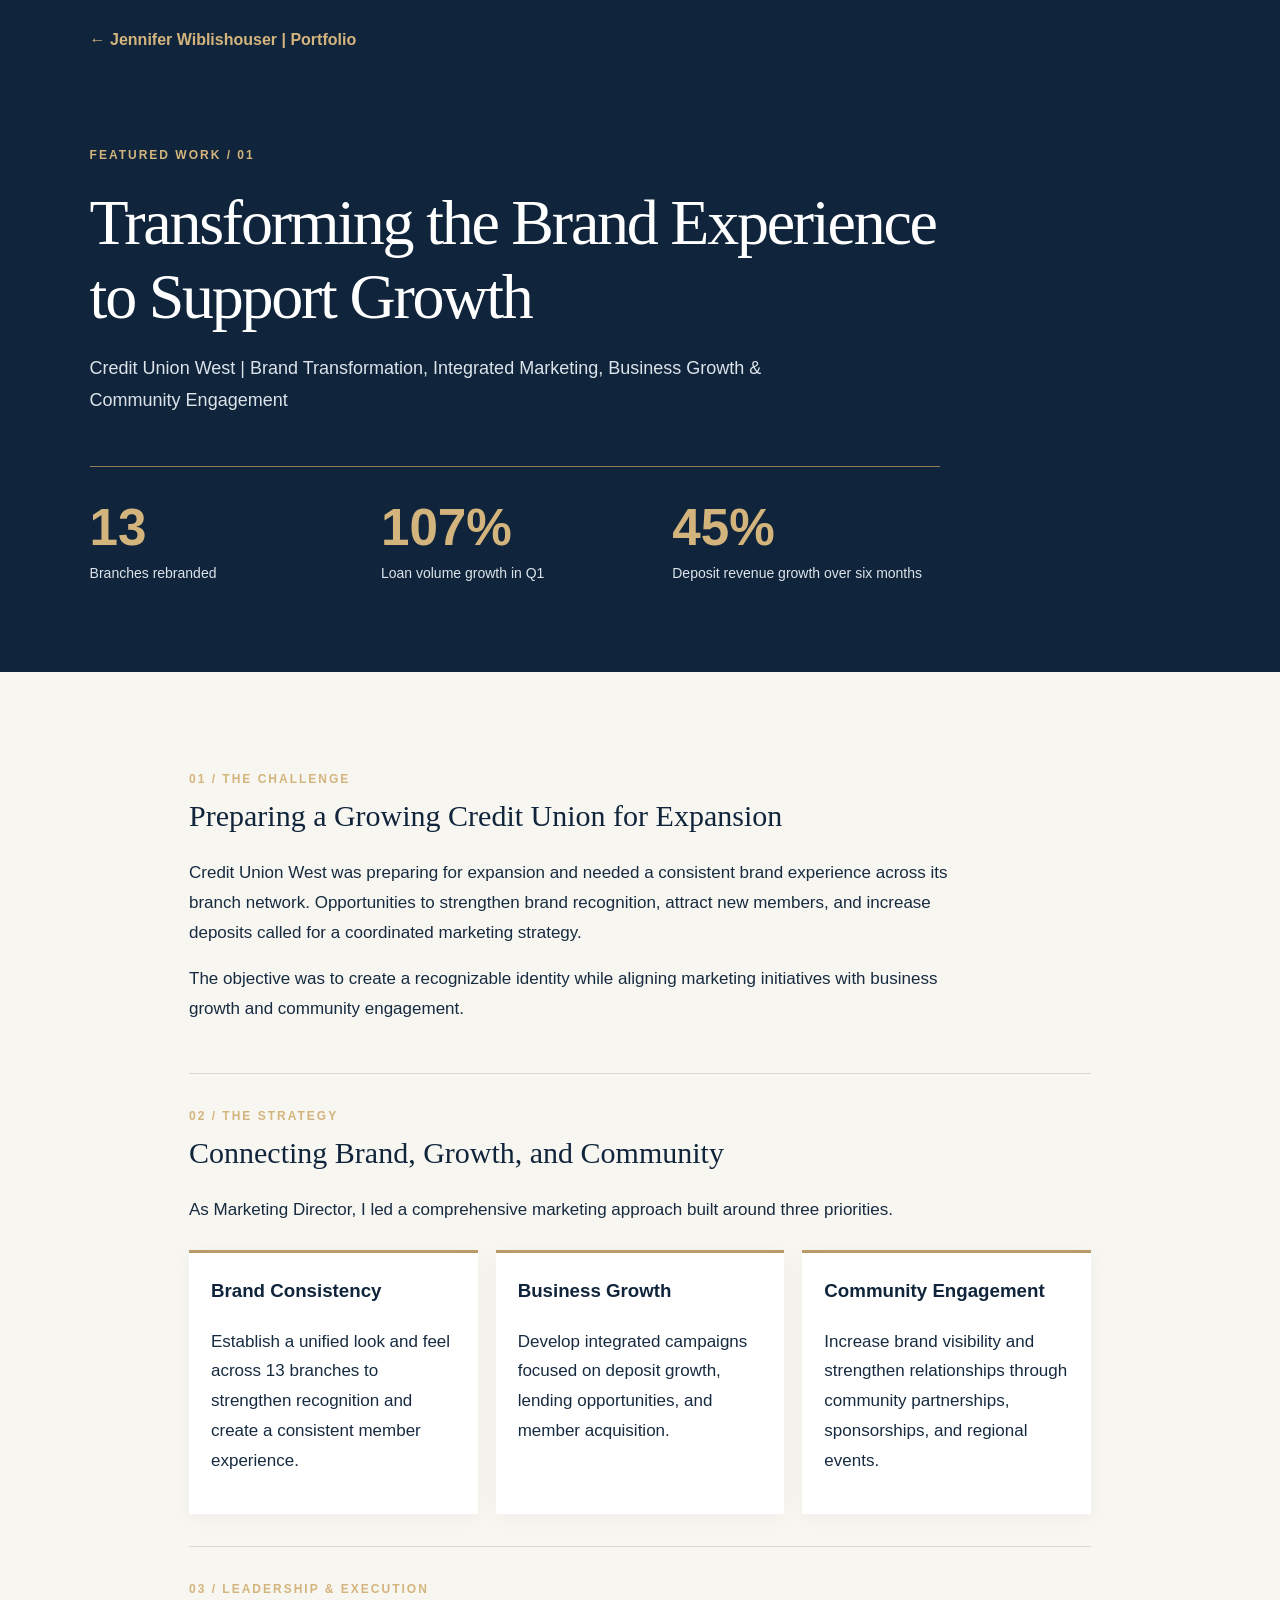
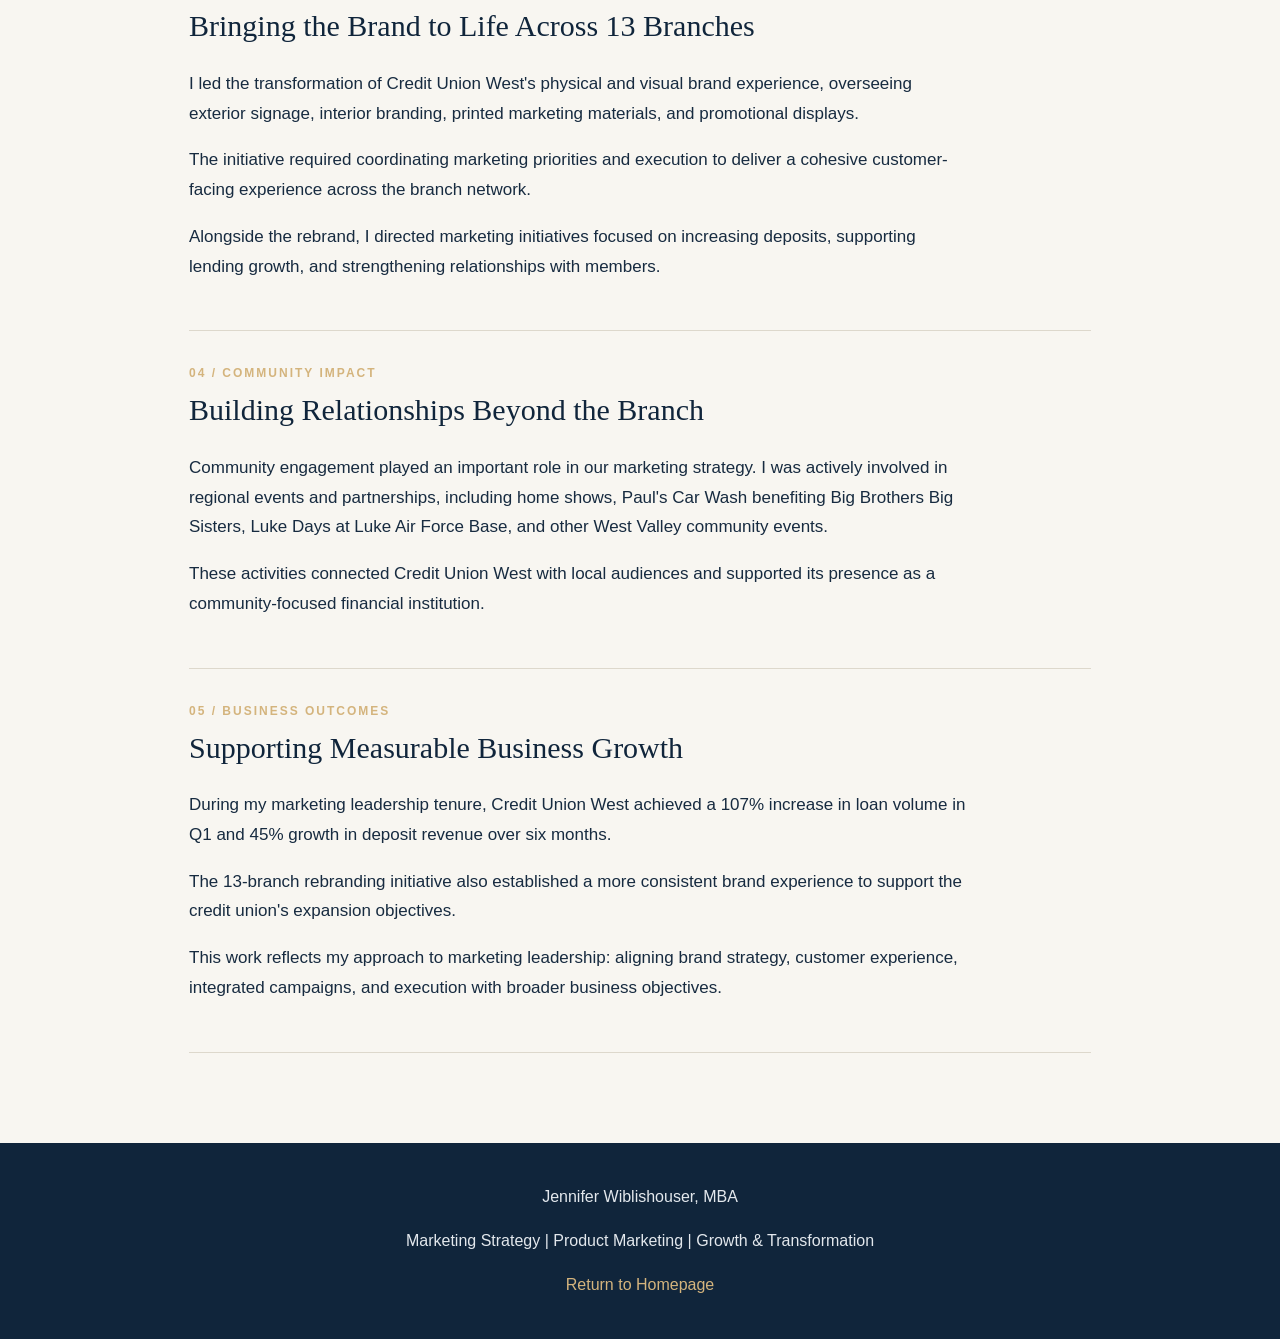
==== credit-union-west.html @ 0ec1221f "Rename credit-union-west.html. to credit-union-west.html" ====
<!DOCTYPE html>
<html lang="en">
<head>
  <meta charset="UTF-8">
  <meta name="viewport" content="width=device-width, initial-scale=1">
  <meta name="description" content="Jennifer Wiblishouser's marketing leadership case study: Credit Union West brand transformation, growth strategy, and community engagement.">
  <title>Credit Union West | Jennifer Wiblishouser</title>
  <link rel="stylesheet" href="styles.css">
  <style>
    .case-page {
      background: #f8f6f1;
      color: #172b40;
      min-height: 100vh;
      font-family: Arial, sans-serif;
      line-height: 1.75;
    }
    .case-header {
      background: #10253b;
      color: #fff;
      padding: 26px 7%;
    }
    .case-header a {
      color: #d4b47d;
      text-decoration: none;
      font-weight: bold;
    }
    .case-hero {
      background: #10253b;
      color: white;
      padding: 65px 7% 85px;
    }
    .case-label {
      color: #d4b47d;
      font-size: 12px;
      letter-spacing: 2px;
      text-transform: uppercase;
      font-weight: bold;
    }
    .case-hero h1 {
      font-family: Georgia, serif;
      font-size: clamp(36px, 5vw, 64px);
      line-height: 1.15;
      max-width: 900px;
      margin: 20px 0;
      color: white;
    }
    .case-subtitle {
      max-width: 720px;
      color: #dce3ea;
      font-size: 18px;
    }
    .case-metrics {
      display: grid;
      grid-template-columns: repeat(3, 1fr);
      gap: 24px;
      margin-top: 50px;
      max-width: 850px;
      border-top: 1px solid #927b58;
      padding-top: 30px;
    }
    .case-metric strong {
      display: block;
      color: #d4b47d;
      font-size: clamp(32px, 4vw, 52px);
      line-height: 1.2;
    }
    .case-metric span {
      color: #dce3ea;
      font-size: 14px;
    }
    .case-content {
      max-width: 950px;
      margin: auto;
      padding: 65px 24px 90px;
    }
    .case-section {
      padding: 32px 0;
      border-bottom: 1px solid #ddd8cc;
    }
    .case-section h2 {
      font-family: Georgia, serif;
      font-size: 30px;
      color: #10253b;
      margin-bottom: 16px;
    }
    .case-section p {
      max-width: 780px;
      font-size: 17px;
    }
    .case-pillars {
      display: grid;
      grid-template-columns: repeat(3, 1fr);
      gap: 18px;
      margin-top: 25px;
    }
    .case-pillar {
      background: #fff;
      border-top: 3px solid #b89b69;
      padding: 22px;
      box-shadow: 0 4px 20px #10253b0a;
    }
    .case-pillar h3 {
      color: #10253b;
      margin-top: 0;
    }
    .case-footer {
      background: #10253b;
      color: #e3e8ed;
      text-align: center;
      padding: 40px 20px;
    }
    .case-footer a {
      color: #d4b47d;
    }
    @media(max-width: 650px) {
      .case-metrics, .case-pillars {
        grid-template-columns: 1fr;
      }
      .case-hero { padding: 45px 7%; }
    }
  </style>
</head>
<body class="case-page">

  <header class="case-header">
    <a href="index.html">← Jennifer Wiblishouser | Portfolio</a>
  </header>

  <main>
    <section class="case-hero">
      <div class="case-label">Featured Work / 01</div>
      <h1>Transforming the Brand Experience to Support Growth</h1>
      <p class="case-subtitle">
        Credit Union West | Brand Transformation, Integrated
        Marketing, Business Growth & Community Engagement
      </p>

      <div class="case-metrics">
        <div class="case-metric">
          <strong>13</strong>
          <span>Branches rebranded</span>
        </div>
        <div class="case-metric">
          <strong>107%</strong>
          <span>Loan volume growth in Q1</span>
        </div>
        <div class="case-metric">
          <strong>45%</strong>
          <span>Deposit revenue growth over six months</span>
        </div>
      </div>
    </section>

    <div class="case-content">

      <section class="case-section">
        <div class="case-label">01 / The Challenge</div>
        <h2>Preparing a Growing Credit Union for Expansion</h2>
        <p>
          Credit Union West was preparing for expansion and
          needed a consistent brand experience across its
          branch network. Opportunities to strengthen brand
          recognition, attract new members, and increase
          deposits called for a coordinated marketing strategy.
        </p>
        <p>
          The objective was to create a recognizable identity
          while aligning marketing initiatives with business
          growth and community engagement.
        </p>
      </section>

      <section class="case-section">
        <div class="case-label">02 / The Strategy</div>
        <h2>Connecting Brand, Growth, and Community</h2>
        <p>
          As Marketing Director, I led a comprehensive
          marketing approach built around three priorities.
        </p>
        <div class="case-pillars">
          <div class="case-pillar">
            <h3>Brand Consistency</h3>
            <p>
              Establish a unified look and feel across 13
              branches to strengthen recognition and create
              a consistent member experience.
            </p>
          </div>
          <div class="case-pillar">
            <h3>Business Growth</h3>
            <p>
              Develop integrated campaigns focused on deposit
              growth, lending opportunities, and member
              acquisition.
            </p>
          </div>
          <div class="case-pillar">
            <h3>Community Engagement</h3>
            <p>
              Increase brand visibility and strengthen
              relationships through community partnerships,
              sponsorships, and regional events.
            </p>
          </div>
        </div>
      </section>

      <section class="case-section">
        <div class="case-label">03 / Leadership & Execution</div>
        <h2>Bringing the Brand to Life Across 13 Branches</h2>
        <p>
          I led the transformation of Credit Union West's
          physical and visual brand experience, overseeing
          exterior signage, interior branding, printed
          marketing materials, and promotional displays.
        </p>
        <p>
          The initiative required coordinating marketing
          priorities and execution to deliver a cohesive
          customer-facing experience across the branch network.
        </p>
        <p>
          Alongside the rebrand, I directed marketing
          initiatives focused on increasing deposits,
          supporting lending growth, and strengthening
          relationships with members.
        </p>
      </section>

      <section class="case-section">
        <div class="case-label">04 / Community Impact</div>
        <h2>Building Relationships Beyond the Branch</h2>
        <p>
          Community engagement played an important role in
          our marketing strategy. I was actively involved in
          regional events and partnerships, including home
          shows, Paul's Car Wash benefiting Big Brothers Big
          Sisters, Luke Days at Luke Air Force Base, and
          other West Valley community events.
        </p>
        <p>
          These activities connected Credit Union West with
          local audiences and supported its presence as a
          community-focused financial institution.
        </p>
      </section>

      <section class="case-section">
        <div class="case-label">05 / Business Outcomes</div>
        <h2>Supporting Measurable Business Growth</h2>
        <p>
          During my marketing leadership tenure, Credit Union
          West achieved a 107% increase in loan volume in Q1
          and 45% growth in deposit revenue over six months.
        </p>
        <p>
          The 13-branch rebranding initiative also established
          a more consistent brand experience to support the
          credit union's expansion objectives.
        </p>
        <p>
          This work reflects my approach to marketing
          leadership: aligning brand strategy, customer
          experience, integrated campaigns, and execution
          with broader business objectives.
        </p>
      </section>

    </div>
  </main>

  <footer class="case-footer">
    <p>Jennifer Wiblishouser, MBA</p>
    <p>Marketing Strategy | Product Marketing | Growth & Transformation</p>
    <a href="index.html">Return to Homepage</a>
  </footer>

</body>
</html>
---- styles.css ----
@import url('https://fonts.googleapis.com/css2?family=DM+Sans:wght@400;500;600;700&family=Playfair+Display:ital,wght@0,400;0,500;0,600;1,400;1,500&display=swap');
:root{--navy:#10253b;--navy2:#172f47;--cream:#f7f4ed;--paper:#fffdf8;--gold:#b7965b;--ink:#263648;--muted:#657180;--line:#e4dfd5}*{box-sizing:border-box}html{scroll-behavior:smooth}body{margin:0;color:var(--ink);background:var(--paper);font-family:'DM Sans',Arial,sans-serif;-webkit-font-smoothing:antialiased}a{color:inherit;text-decoration:none}button{font:inherit}.container{width:min(1160px,calc(100% - 64px));margin:auto}.skip-link{position:absolute;top:-100px;left:16px;background:white;color:black;padding:12px;z-index:30}.skip-link:focus{top:12px}.site-header{position:relative;z-index:10;background:var(--navy);border-bottom:1px solid rgba(255,255,255,.13)}.nav-wrap{height:84px;display:flex;align-items:center;justify-content:space-between}.wordmark{font-family:'Playfair Display',serif;color:white;font-size:34px;letter-spacing:-2px}.wordmark-dot{color:var(--gold)}.nav-links{display:flex;align-items:center;gap:33px}.nav-links a{font-size:12px;letter-spacing:.08em;color:#e4e9ed;transition:color .2s}.nav-links a:hover{color:#e0bd81}.nav-links .nav-cta{border:1px solid rgba(215,186,130,.7);padding:12px 18px;color:#f5dfb6}.nav-cta span{margin-left:9px}.menu-toggle{display:none}.hero{background:var(--navy);color:#fff;overflow:hidden}.hero-grid{display:grid;grid-template-columns:1.2fr .8fr;gap:58px;align-items:center;padding:102px 0 90px;min-height:665px}.eyebrow,.section-label{font-size:11px;letter-spacing:.22em;font-weight:700}.eyebrow{color:#d8bc8e;display:flex;align-items:center;gap:14px}.eyebrow-line{width:28px;height:1px;background:var(--gold)}h1,h2,h3,p{margin-top:0}h1,h2{font-family:'Playfair Display',Georgia,serif;font-weight:400}h1{font-size:clamp(45px,5vw,74px);line-height:1.13;letter-spacing:-.035em;margin:25px 0 30px}h1 em,h2 em{color:var(--gold);font-weight:400}h1 em{white-space:nowrap}.hero-description{font-size:16px;line-height:1.85;max-width:570px;color:#d2dae1}.hero-description strong{color:#fff;font-weight:600}.hero-actions,.contact-actions{display:flex;gap:22px;align-items:center;flex-wrap:wrap;margin-top:35px}.btn{display:inline-flex;gap:23px;align-items:center;justify-content:center;padding:16px 24px;font-size:12px;font-weight:700;letter-spacing:.05em;transition:transform .2s,background .2s}.btn:hover{transform:translateY(-2px)}.btn-primary,.btn-gold{background:var(--gold);color:#10253b}.btn-primary:hover,.btn-gold:hover{background:#d0af77}.btn-text{padding-left:0;color:white}.availability{font-size:11px;color:#d0d8df;margin:45px 0 0;letter-spacing:.02em}.availability-dot{display:inline-block;width:7px;height:7px;border-radius:50%;background:#b8cf9c;margin-right:8px}.hero-art{position:relative;height:445px;border:1px solid rgba(207,179,126,.5);padding:15px}.hero-art-border{position:absolute;inset:28px -18px -20px 30px;border:1px solid rgba(207,179,126,.28);pointer-events:none}.hero-art-inner{height:100%;background:linear-gradient(145deg,#1e3a54,#102337 70%);display:flex;flex-direction:column;align-items:center;justify-content:center;position:relative;overflow:hidden}.hero-art-inner:before,.hero-art-inner:after{content:"";position:absolute;width:390px;height:390px;border:1px solid rgba(183,150,91,.17);border-radius:50%}.hero-art-inner:after{width:280px;height:280px}.art-kicker,.art-caption,.art-corner{font-size:10px;letter-spacing:.22em;color:#d4b884;z-index:1}.art-kicker{position:absolute;top:32px}.art-initials{font-family:'Playfair Display',serif;font-size:130px;letter-spacing:-.12em;padding-right:15px;z-index:1;color:#f3eee4}.art-rule{height:1px;width:56px;background:var(--gold);z-index:1;margin-bottom:20px}.art-caption i{font-style:normal;padding:0 5px}.art-corner{position:absolute;bottom:-42px;right:0;font-size:9px}.hero-bottom{display:flex;align-items:center;justify-content:space-between;padding-bottom:25px;font-size:9px;letter-spacing:.22em;color:#9eabb7}.down-arrow{font-size:23px}.section{padding:110px 0}.section-light{background:var(--paper)}.about-grid{display:grid;grid-template-columns:.9fr 1.1fr;gap:100px}.section-label{color:#a0804d;margin-bottom:23px}.section h2{font-size:clamp(37px,4.1vw,59px);line-height:1.2;letter-spacing:-.025em;margin-bottom:28px}.section-light h2 em,.section-cream h2 em,.video-section h2 em{color:#a7834d}.about-body{padding-top:34px}.about-body p,.approach-intro,.video-grid p{font-size:15px;line-height:1.9;color:#576270}.about-body .lead{font-size:20px;line-height:1.6;color:var(--ink);font-weight:500}.text-link{display:inline-block;margin-top:14px;color:#96703a;font-weight:700;font-size:12px;border-bottom:1px solid #c8b18a;padding-bottom:9px}.text-link span{margin-left:12px}.section-navy{background:var(--navy2);color:white}.section-heading{display:flex;justify-content:space-between;gap:45px;align-items:end;margin-bottom:40px}.section-label-gold{color:#d1ae76}.section-heading h2{margin:0}.section-aside{color:#c1cbd5;font-size:13px;line-height:1.8;max-width:300px;margin:0}.impact-grid{display:grid;grid-template-columns:repeat(3,1fr);border:1px solid rgba(255,255,255,.18)}.impact-card{padding:38px 33px 35px;min-height:325px;display:flex;flex-direction:column}.impact-card+.impact-card{border-left:1px solid rgba(255,255,255,.18)}.impact-index{font-size:10px;letter-spacing:.2em;color:#aab6c1}.impact-number{font-family:'Playfair Display',serif;font-size:75px;letter-spacing:-.06em;color:#d4b580;margin:17px 0 9px}.impact-number span{font-size:42px}.impact-card h3{font-size:15px;font-weight:600;margin-bottom:12px}.impact-card p{color:#c5ced7;font-size:12px;line-height:1.75;margin-bottom:28px}.impact-tag{font-size:9px;letter-spacing:.17em;color:#d4b580;margin-top:auto}.impact-note{color:#aebcc9;font-size:11px;line-height:1.7;margin:22px 0 0}.section-cream{background:var(--cream)}.approach-grid{display:grid;grid-template-columns:1fr 1fr;gap:100px}.approach-intro{max-width:350px}.principles article{display:grid;grid-template-columns:38px 1fr;gap:18px;padding:26px 0;border-bottom:1px solid #d9d4ca}.principles article:first-child{padding-top:5px}.principles article>span{font-size:11px;color:#ad8b59;padding-top:5px}.principles h3{font-size:17px;font-weight:600;margin-bottom:8px}.principles p{font-size:13px;color:#64707a;line-height:1.75;margin:0}.video-section{background:#fff}.video-grid{display:grid;grid-template-columns:1fr 1fr;gap:80px;align-items:center}.video-note{font-style:italic;font-size:12px!important}.video-placeholder{aspect-ratio:16/9;background:linear-gradient(135deg,#1d3951,#10253b);display:flex;align-items:center;justify-content:center;flex-direction:column;gap:15px;border:9px solid #f0ede7;color:#d8bd8b;font-size:11px;letter-spacing:.18em}.video-placeholder .play-icon{font-size:24px;border:1px solid #b7965b;width:72px;height:72px;border-radius:50%;display:flex;align-items:center;justify-content:center;padding-left:4px}.video-placeholder small{font-size:9px;color:#abb7c3}.contact-section{background:var(--navy);color:white;text-align:center}.contact-inner{max-width:740px}.contact-section h2{font-size:clamp(42px,5vw,68px)}.contact-section p:not(.section-label){color:#cbd4dd;font-size:15px;line-height:1.85}.contact-actions{justify-content:center}.btn-outline{border:1px solid #9d865f;color:#f2e4c9}.setup-note{font-size:11px!important;color:#aab5bf!important;margin:27px 0 0}.footer{background:#0b1b2b;color:#aeb9c3}.footer-content{min-height:86px;display:flex;justify-content:space-between;align-items:center;font-size:11px}.footer-content>span:first-child{font-family:'Playfair Display',serif;color:#fff;font-size:27px}.footer-content a:hover{color:white}:focus-visible{outline:3px solid #d5ad6b;outline-offset:4px}@media(max-width:900px){.hero-grid{gap:30px}.hero-art{height:360px}.art-initials{font-size:90px}.about-grid,.approach-grid,.video-grid{gap:45px}.section{padding:75px 0}.impact-card{padding:30px 22px}.impact-number{font-size:60px}}@media(max-width:700px){.container{width:min(100% - 36px,1160px)}.nav-wrap{height:70px}.menu-toggle{display:flex;flex-direction:column;gap:5px;background:none;border:0;padding:10px;cursor:pointer}.menu-toggle span{width:24px;height:2px;background:white}.nav-links{display:none;position:absolute;top:70px;left:0;right:0;background:#10253b;padding:25px 20px 30px;flex-direction:column;align-items:flex-start;gap:24px;border-top:1px solid #33495b}.nav-links.is-open{display:flex}.hero-grid,.about-grid,.approach-grid,.video-grid{grid-template-columns:1fr}.hero-grid{padding:65px 0 55px;gap:60px}.hero-art{height:330px;max-width:440px;width:calc(100% - 20px)}.hero-bottom{padding-top:10px}.hero-bottom span:first-child{display:none}h1{font-size:clamp(43px,9vw,60px)}h1 em{white-space:normal}.section-heading{display:block}.section-aside{margin-top:15px}.impact-grid{grid-template-columns:1fr}.impact-card{min-height:250px}.impact-card+.impact-card{border-left:0;border-top:1px solid rgba(255,255,255,.18)}.about-body{padding-top:0}.contact-actions{gap:12px}.footer-content{gap:14px;flex-wrap:wrap;padding:22px 0}.section{padding:68px 0}}@media(prefers-reduced-motion:reduce){html{scroll-behavior:auto}*,*:before,*:after{transition:none!important}}

/* Clean headshot presentation */
.hero-art-inner::before,
.hero-art-inner::after {
  display: none !important;
}

/* Keep the portrait above decorative elements */
.hero-art-inner img {
  position: relative;
  z-index: 2;
  border-radius: 0;
}

/* Remove decorative circles from portrait */
.hero-art-inner {
  background-image: none !important;
}

.hero-art-inner::before,
.hero-art-inner::after,
.hero-art::before,
.hero-art::after {
  content: none !important;
  display: none !important;
}
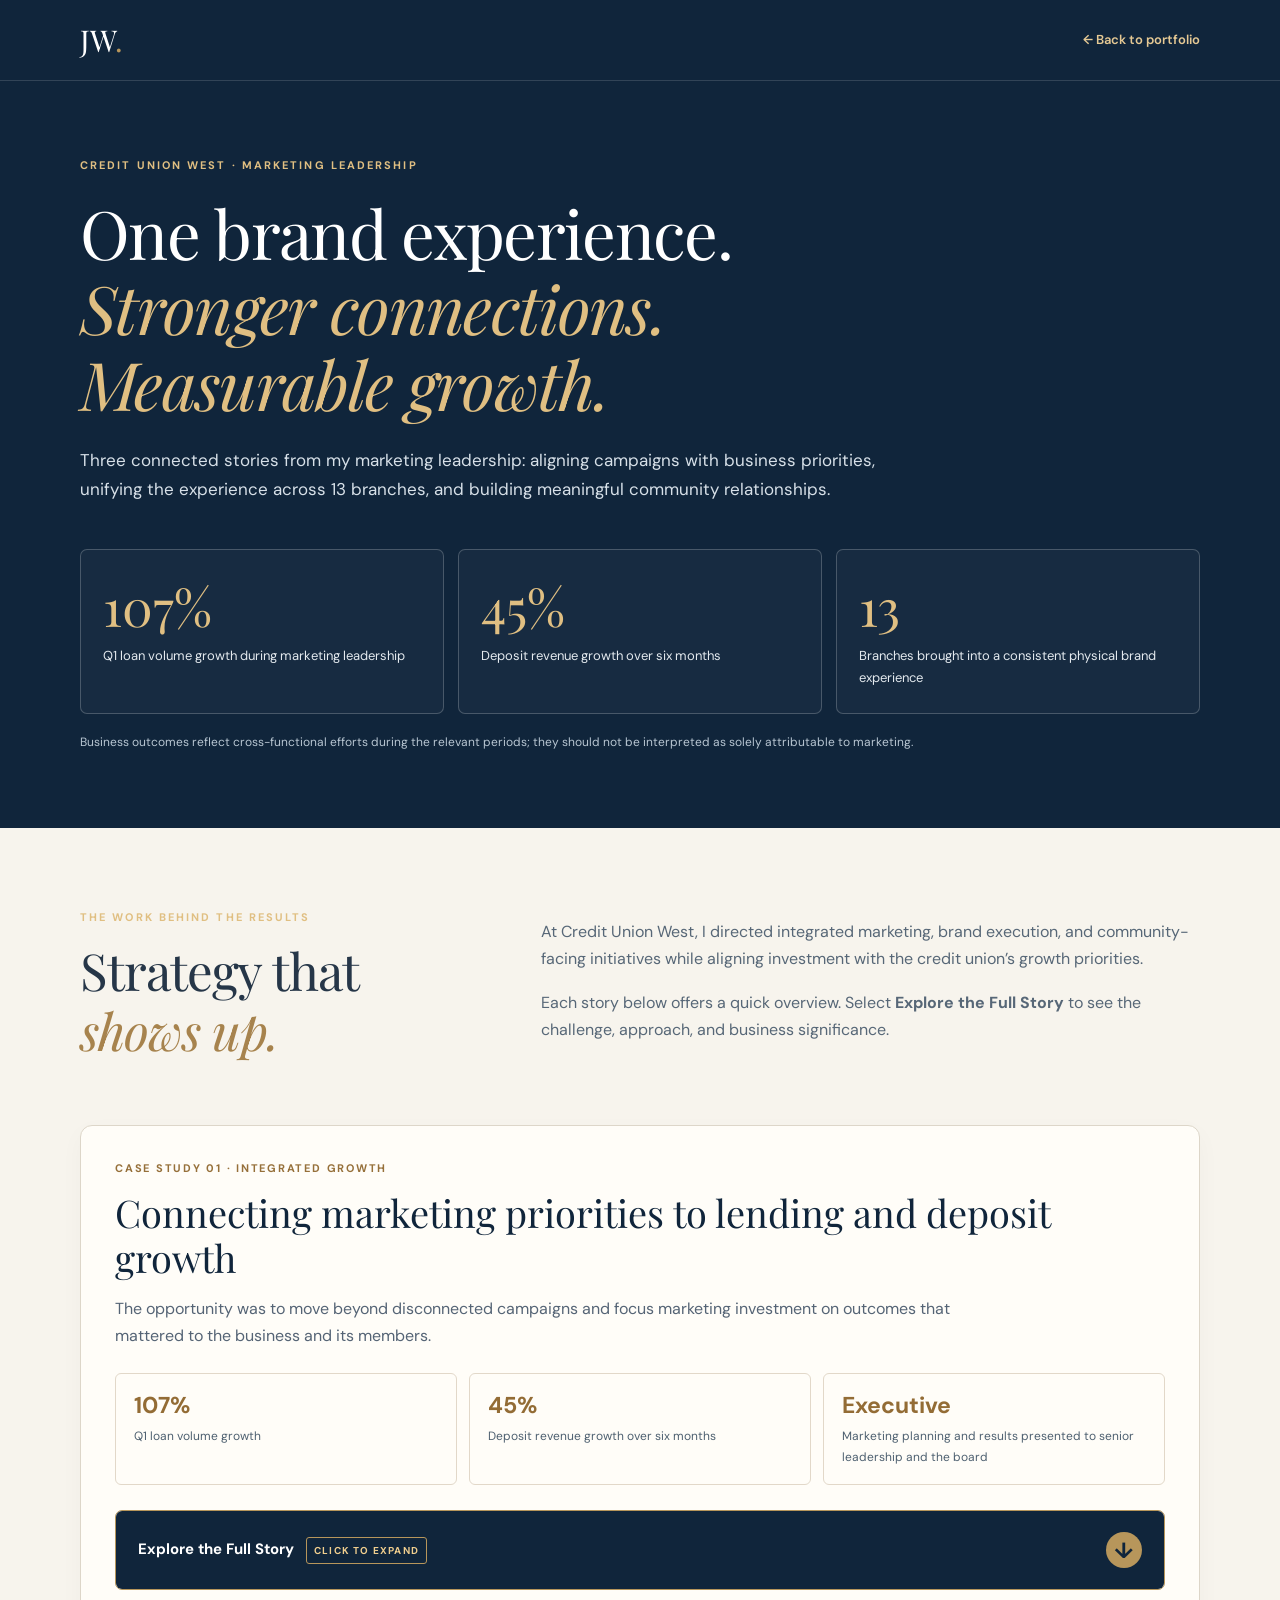
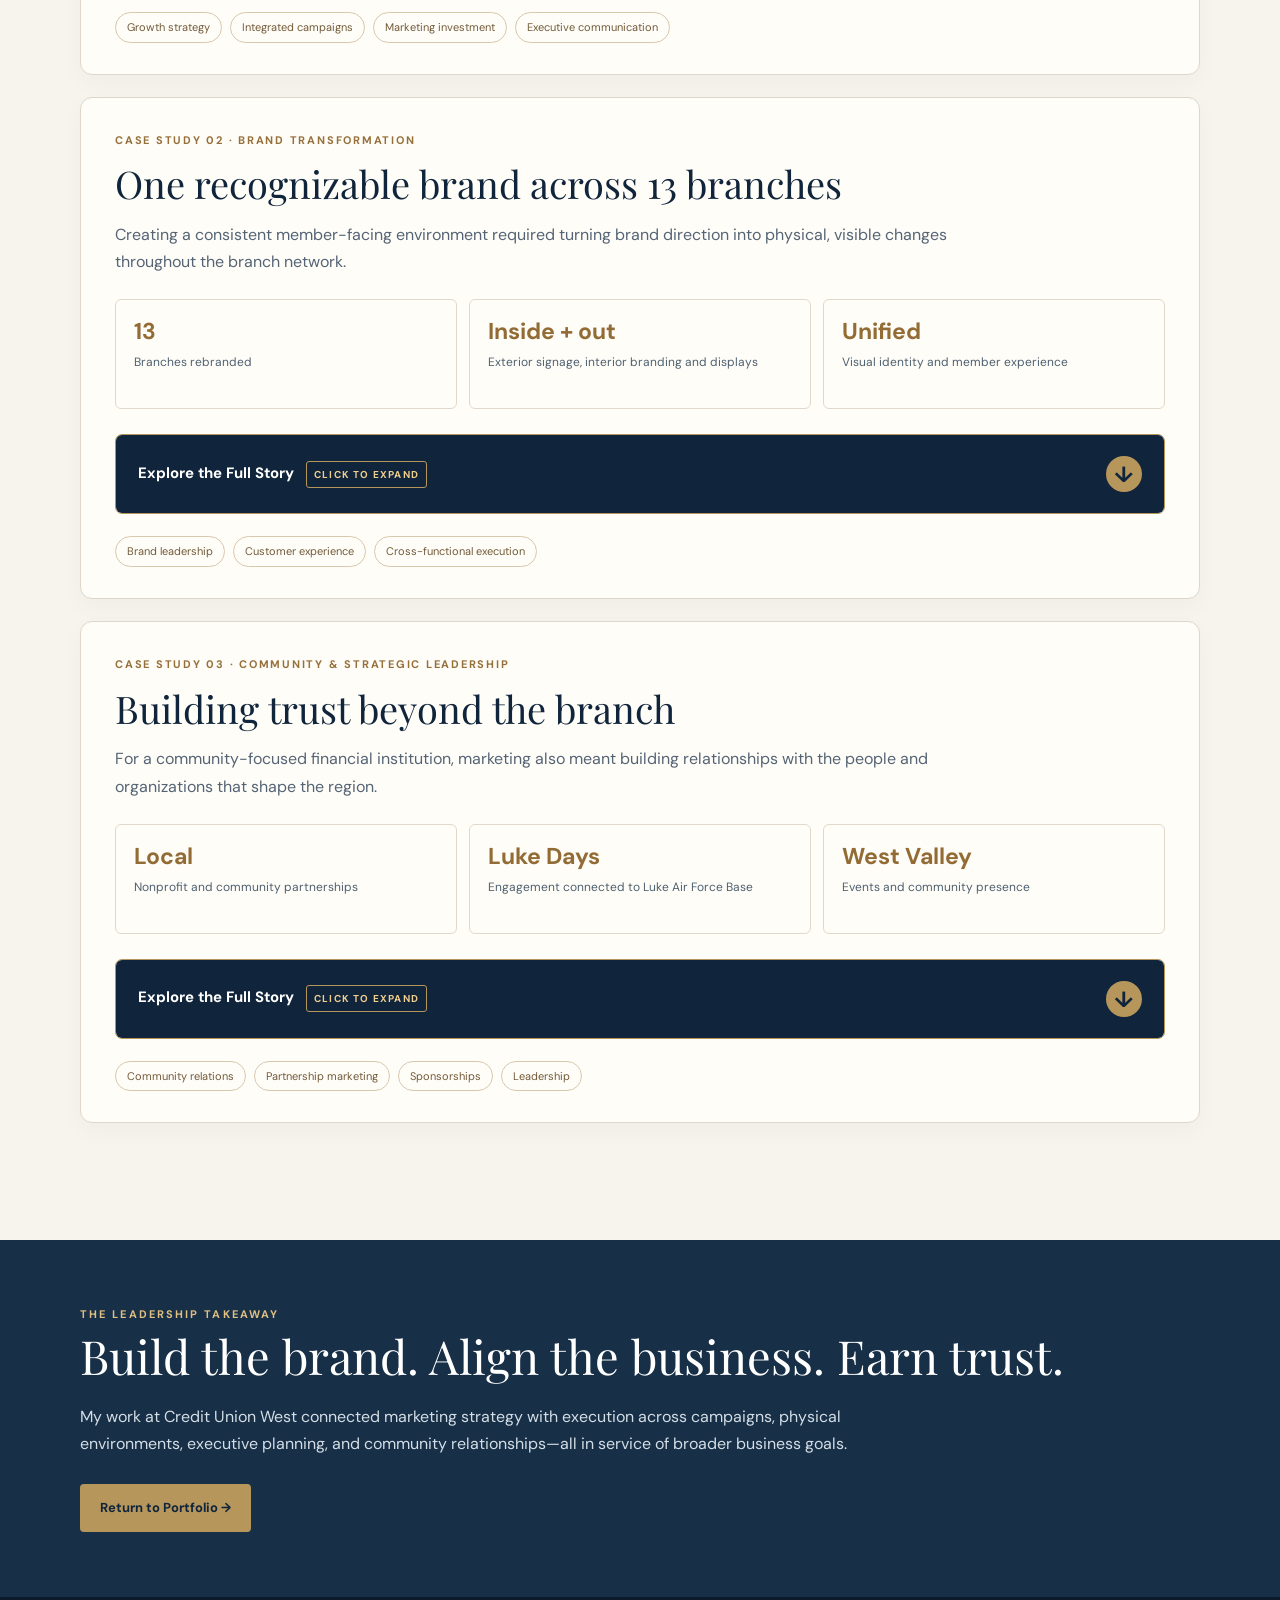
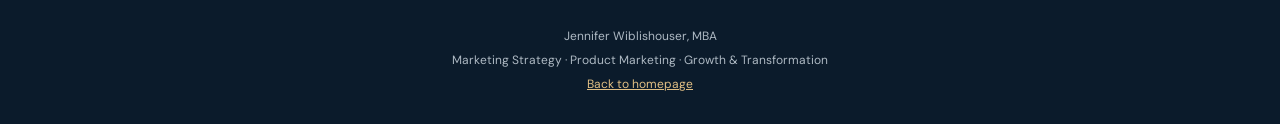
==== commit 49518b0f: "Refactor credit-union-west.html for improved layout Updated HTML structure, styles, and content for " ====
--- a/credit-union-west.html
+++ b/credit-union-west.html
@@ -1,280 +1,29 @@
-
-<!DOCTYPE html>
+<!doctype html>
 <html lang="en">
 <head>
-  <meta charset="UTF-8">
-  <meta name="viewport" content="width=device-width, initial-scale=1">
-  <meta name="description" content="Jennifer Wiblishouser's marketing leadership case study: Credit Union West brand transformation, growth strategy, and community engagement.">
-  <title>Credit Union West | Jennifer Wiblishouser</title>
-  <link rel="stylesheet" href="styles.css">
-  <style>
-    .case-page {
-      background: #f8f6f1;
-      color: #172b40;
-      min-height: 100vh;
-      font-family: Arial, sans-serif;
-      line-height: 1.75;
-    }
-    .case-header {
-      background: #10253b;
-      color: #fff;
-      padding: 26px 7%;
-    }
-    .case-header a {
-      color: #d4b47d;
-      text-decoration: none;
-      font-weight: bold;
-    }
-    .case-hero {
-      background: #10253b;
-      color: white;
-      padding: 65px 7% 85px;
-    }
-    .case-label {
-      color: #d4b47d;
-      font-size: 12px;
-      letter-spacing: 2px;
-      text-transform: uppercase;
-      font-weight: bold;
-    }
-    .case-hero h1 {
-      font-family: Georgia, serif;
-      font-size: clamp(36px, 5vw, 64px);
-      line-height: 1.15;
-      max-width: 900px;
-      margin: 20px 0;
-      color: white;
-    }
-    .case-subtitle {
-      max-width: 720px;
-      color: #dce3ea;
-      font-size: 18px;
-    }
-    .case-metrics {
-      display: grid;
-      grid-template-columns: repeat(3, 1fr);
-      gap: 24px;
-      margin-top: 50px;
-      max-width: 850px;
-      border-top: 1px solid #927b58;
-      padding-top: 30px;
-    }
-    .case-metric strong {
-      display: block;
-      color: #d4b47d;
-      font-size: clamp(32px, 4vw, 52px);
-      line-height: 1.2;
-    }
-    .case-metric span {
-      color: #dce3ea;
-      font-size: 14px;
-    }
-    .case-content {
-      max-width: 950px;
-      margin: auto;
-      padding: 65px 24px 90px;
-    }
-    .case-section {
-      padding: 32px 0;
-      border-bottom: 1px solid #ddd8cc;
-    }
-    .case-section h2 {
-      font-family: Georgia, serif;
-      font-size: 30px;
-      color: #10253b;
-      margin-bottom: 16px;
-    }
-    .case-section p {
-      max-width: 780px;
-      font-size: 17px;
-    }
-    .case-pillars {
-      display: grid;
-      grid-template-columns: repeat(3, 1fr);
-      gap: 18px;
-      margin-top: 25px;
-    }
-    .case-pillar {
-      background: #fff;
-      border-top: 3px solid #b89b69;
-      padding: 22px;
-      box-shadow: 0 4px 20px #10253b0a;
-    }
-    .case-pillar h3 {
-      color: #10253b;
-      margin-top: 0;
-    }
-    .case-footer {
-      background: #10253b;
-      color: #e3e8ed;
-      text-align: center;
-      padding: 40px 20px;
-    }
-    .case-footer a {
-      color: #d4b47d;
-    }
-    @media(max-width: 650px) {
-      .case-metrics, .case-pillars {
-        grid-template-columns: 1fr;
-      }
-      .case-hero { padding: 45px 7%; }
-    }
-  </style>
+<meta charset="utf-8">
+<meta name="viewport" content="width=device-width, initial-scale=1">
+<meta name="description" content="Credit Union West case studies: marketing-led brand transformation, integrated growth initiatives and community partnerships — Jennifer Wiblishouser.">
+<title>Credit Union West | Jennifer Wiblishouser</title>
+<link rel="preconnect" href="https://fonts.googleapis.com">
+<link rel="preconnect" href="https://fonts.gstatic.com" crossorigin>
+<link href="https://fonts.googleapis.com/css2?family=DM+Sans:wght@400;500;600;700&family=Playfair+Display:ital,wght@0,400;0,500;1,400&display=swap" rel="stylesheet">
+<style>
+:root{--navy:#10253b;--navy2:#172f47;--cream:#f7f4ed;--paper:#fffdf8;--gold:#b7965b;--gold-light:#e0bf82;--ink:#263648;--muted:#576777;--line:#ddd6c9}
+*{box-sizing:border-box}html{scroll-behavior:smooth}body{margin:0;background:var(--cream);color:var(--ink);font:16px/1.7 'DM Sans',Arial,sans-serif}a{color:inherit}.wrap{width:min(1120px,calc(100% - 48px));margin:auto}.top{background:var(--navy);border-bottom:1px solid #ffffff24;color:#fff}.top .wrap{display:flex;align-items:center;justify-content:space-between;gap:20px;min-height:80px}.brand{font:30px 'Playfair Display',Georgia,serif;text-decoration:none}.brand span{color:var(--gold)}.back{color:#e5c994;text-decoration:none;font-size:13px;font-weight:600}.back:hover{text-decoration:underline}.hero{background:var(--navy);color:white;padding:75px 0 76px}.eyebrow,.kicker{color:var(--gold-light);font-size:11px;letter-spacing:.19em;text-transform:uppercase;font-weight:700}.hero h1{font:400 clamp(39px,5.5vw,67px)/1.13 'Playfair Display',Georgia,serif;letter-spacing:-.025em;max-width:880px;margin:20px 0 24px}.hero h1 em{color:var(--gold-light);font-weight:400}.hero .intro{font-size:17px;color:#d7e0e8;max-width:800px;margin:0}.hero-metrics{display:grid;grid-template-columns:repeat(3,minmax(0,1fr));gap:14px;margin-top:45px}.hero-metric{border:1px solid #ffffff36;background:#ffffff08;border-radius:7px;padding:24px 22px;min-height:160px}.hero-metric strong{font:400 clamp(40px,4vw,57px) 'Playfair Display',Georgia,serif;color:var(--gold-light);display:block;line-height:1.25}.hero-metric span{display:block;color:#e3e9ee;font-size:13px;margin-top:7px}.hero-note{font-size:12px;color:#b8c6d2;margin:18px 0 0;max-width:920px}.main{padding:80px 0 95px}.intro-grid{display:grid;grid-template-columns:.75fr 1.25fr;gap:65px;margin-bottom:52px}.intro-grid h2,.section-title{font:400 clamp(34px,4vw,51px)/1.18 'Playfair Display',Georgia,serif;letter-spacing:-.02em;margin:13px 0}.intro-grid h2 em,.section-title em{color:#a7834d}.intro-grid p{color:var(--muted);margin:10px 0 16px}.story{background:var(--paper);border:1px solid var(--line);border-radius:12px;margin:22px 0;overflow:hidden;box-shadow:0 8px 24px #10253b08}.story-top{padding:33px 34px 25px}.story-index{color:#96703a;font-size:11px;letter-spacing:.16em;font-weight:700}.story h3{font:400 clamp(27px,3vw,38px)/1.2 'Playfair Display',Georgia,serif;margin:12px 0 14px;color:var(--navy)}.story-lede{color:#556475;max-width:870px;margin:0 0 24px}.facts{display:grid;grid-template-columns:repeat(3,minmax(0,1fr));gap:12px}.fact{border:1px solid #e2d8c9;border-radius:6px;padding:17px 18px;min-height:110px}.fact strong{display:block;color:#936c35;font-size:23px;line-height:1.3}.fact span{display:block;color:#4e6070;font-size:12px;margin-top:5px}.expand{margin:0 34px 22px;border:1px solid var(--gold);border-radius:7px;overflow:hidden}.expand summary{list-style:none;cursor:pointer;display:flex;align-items:center;justify-content:space-between;gap:18px;background:var(--navy);color:#fff;padding:21px 22px;font-weight:700;font-size:15px}.expand summary::-webkit-details-marker{display:none}.expand summary:hover{background:#1b3651}.expand summary:focus-visible{outline:3px solid var(--gold-light);outline-offset:-4px}.hint{display:inline-block;border:1px solid var(--gold);color:#f0ce8e;border-radius:3px;font-size:10px;letter-spacing:.12em;padding:4px 7px;margin-left:12px;vertical-align:middle}.arrow{display:grid;place-items:center;flex:none;background:var(--gold);color:var(--navy);border-radius:50%;height:36px;width:36px;font-size:22px;transition:transform .2s}.expand[open] .arrow{transform:rotate(180deg)}.expand[open] .closed-label{display:none}.expand:not([open]) .open-label{display:none}.expanded{padding:25px 25px 28px;background:#fff}.expanded h4{color:var(--navy);font-size:15px;margin:20px 0 7px}.expanded h4:first-child{margin-top:0}.expanded p{color:#4c5c6d;margin:0 0 13px}.expanded ul{margin:0 0 15px;padding-left:21px;color:#4c5c6d}.expanded li{margin:5px 0}.tags{display:flex;flex-wrap:wrap;gap:8px;padding:0 34px 31px}.tag{border:1px solid #d8c8ad;color:#725a39;border-radius:20px;padding:5px 11px;font-size:11px}.closing{background:var(--navy2);color:#fff;padding:65px 0}.closing h2{font:400 clamp(32px,4vw,47px) 'Playfair Display',Georgia,serif;margin:0 0 15px}.closing p{color:#d4dee6;max-width:770px}.closing a{display:inline-block;margin-top:10px;background:var(--gold);color:var(--navy);text-decoration:none;font-size:13px;font-weight:700;padding:13px 20px;border-radius:4px}.footer{background:#0b1b2b;color:#aeb9c3;text-align:center;padding:25px 20px;font-size:12px}.footer a{color:#e1bf84}.footer p{margin:4px 0}@media(max-width:700px){.wrap{width:min(100% - 34px,1120px)}.top .wrap{min-height:68px}.hero{padding:50px 0}.hero-metrics,.facts,.intro-grid{grid-template-columns:1fr}.hero-metric{min-height:0}.intro-grid{gap:12px}.main{padding:55px 0}.story-top{padding:26px 20px 22px}.expand{margin:0 20px 20px}.expand summary{padding:17px 15px}.hint{display:block;margin:7px 0 0;width:max-content}.expanded{padding:20px 16px}.tags{padding:0 20px 25px}.facts{gap:9px}.fact{min-height:0}}@media(prefers-reduced-motion:reduce){html{scroll-behavior:auto}.arrow{transition:none}}
+</style>
 </head>
-<body class="case-page">
-
-  <header class="case-header">
-    <a href="index.html">← Jennifer Wiblishouser | Portfolio</a>
-  </header>
-
-  <main>
-    <section class="case-hero">
-      <div class="case-label">Featured Work / 01</div>
-      <h1>Transforming the Brand Experience to Support Growth</h1>
-      <p class="case-subtitle">
-        Credit Union West | Brand Transformation, Integrated
-        Marketing, Business Growth & Community Engagement
-      </p>
-
-      <div class="case-metrics">
-        <div class="case-metric">
-          <strong>13</strong>
-          <span>Branches rebranded</span>
-        </div>
-        <div class="case-metric">
-          <strong>107%</strong>
-          <span>Loan volume growth in Q1</span>
-        </div>
-        <div class="case-metric">
-          <strong>45%</strong>
-          <span>Deposit revenue growth over six months</span>
-        </div>
-      </div>
-    </section>
-
-    <div class="case-content">
-
-      <section class="case-section">
-        <div class="case-label">01 / The Challenge</div>
-        <h2>Preparing a Growing Credit Union for Expansion</h2>
-        <p>
-          Credit Union West was preparing for expansion and
-          needed a consistent brand experience across its
-          branch network. Opportunities to strengthen brand
-          recognition, attract new members, and increase
-          deposits called for a coordinated marketing strategy.
-        </p>
-        <p>
-          The objective was to create a recognizable identity
-          while aligning marketing initiatives with business
-          growth and community engagement.
-        </p>
-      </section>
-
-      <section class="case-section">
-        <div class="case-label">02 / The Strategy</div>
-        <h2>Connecting Brand, Growth, and Community</h2>
-        <p>
-          As Marketing Director, I led a comprehensive
-          marketing approach built around three priorities.
-        </p>
-        <div class="case-pillars">
-          <div class="case-pillar">
-            <h3>Brand Consistency</h3>
-            <p>
-              Establish a unified look and feel across 13
-              branches to strengthen recognition and create
-              a consistent member experience.
-            </p>
-          </div>
-          <div class="case-pillar">
-            <h3>Business Growth</h3>
-            <p>
-              Develop integrated campaigns focused on deposit
-              growth, lending opportunities, and member
-              acquisition.
-            </p>
-          </div>
-          <div class="case-pillar">
-            <h3>Community Engagement</h3>
-            <p>
-              Increase brand visibility and strengthen
-              relationships through community partnerships,
-              sponsorships, and regional events.
-            </p>
-          </div>
-        </div>
-      </section>
-
-      <section class="case-section">
-        <div class="case-label">03 / Leadership & Execution</div>
-        <h2>Bringing the Brand to Life Across 13 Branches</h2>
-        <p>
-          I led the transformation of Credit Union West's
-          physical and visual brand experience, overseeing
-          exterior signage, interior branding, printed
-          marketing materials, and promotional displays.
-        </p>
-        <p>
-          The initiative required coordinating marketing
-          priorities and execution to deliver a cohesive
-          customer-facing experience across the branch network.
-        </p>
-        <p>
-          Alongside the rebrand, I directed marketing
-          initiatives focused on increasing deposits,
-          supporting lending growth, and strengthening
-          relationships with members.
-        </p>
-      </section>
-
-      <section class="case-section">
-        <div class="case-label">04 / Community Impact</div>
-        <h2>Building Relationships Beyond the Branch</h2>
-        <p>
-          Community engagement played an important role in
-          our marketing strategy. I was actively involved in
-          regional events and partnerships, including home
-          shows, Paul's Car Wash benefiting Big Brothers Big
-          Sisters, Luke Days at Luke Air Force Base, and
-          other West Valley community events.
-        </p>
-        <p>
-          These activities connected Credit Union West with
-          local audiences and supported its presence as a
-          community-focused financial institution.
-        </p>
-      </section>
-
-      <section class="case-section">
-        <div class="case-label">05 / Business Outcomes</div>
-        <h2>Supporting Measurable Business Growth</h2>
-        <p>
-          During my marketing leadership tenure, Credit Union
-          West achieved a 107% increase in loan volume in Q1
-          and 45% growth in deposit revenue over six months.
-        </p>
-        <p>
-          The 13-branch rebranding initiative also established
-          a more consistent brand experience to support the
-          credit union's expansion objectives.
-        </p>
-        <p>
-          This work reflects my approach to marketing
-          leadership: aligning brand strategy, customer
-          experience, integrated campaigns, and execution
-          with broader business objectives.
-        </p>
-      </section>
-
-    </div>
-  </main>
-
-  <footer class="case-footer">
-    <p>Jennifer Wiblishouser, MBA</p>
-    <p>Marketing Strategy | Product Marketing | Growth & Transformation</p>
-    <a href="index.html">Return to Homepage</a>
-  </footer>
-
-</body>
-</html>
+<body>
+<a href="#main" style="position:absolute;left:-9999px" onfocus="this.style.left='12px'" onblur="this.style.left='-9999px'">Skip to main content</a>
+<header class="top"><div class="wrap"><a class="brand" href="index.html" aria-label="Jennifer Wiblishouser homepage">JW<span>.</span></a><a class="back" href="index.html">← Back to portfolio</a></div></header>
+<main id="main">
+<section class="hero"><div class="wrap"><div class="eyebrow">Credit Union West · Marketing Leadership</div><h1>One brand experience.<br><em>Stronger connections. Measurable growth.</em></h1><p class="intro">Three connected stories from my marketing leadership: aligning campaigns with business priorities, unifying the experience across 13 branches, and building meaningful community relationships.</p>
+<div class="hero-metrics"><div class="hero-metric"><strong>107%</strong><span>Q1 loan volume growth during marketing leadership</span></div><div class="hero-metric"><strong>45%</strong><span>Deposit revenue growth over six months</span></div><div class="hero-metric"><strong>13</strong><span>Branches brought into a consistent physical brand experience</span></div></div><p class="hero-note">Business outcomes reflect cross-functional efforts during the relevant periods; they should not be interpreted as solely attributable to marketing.</p></div></section>
+<div class="main"><div class="wrap"><div class="intro-grid"><div><div class="kicker">The work behind the results</div><h2>Strategy that <em>shows up.</em></h2></div><div><p>At Credit Union West, I directed integrated marketing, brand execution, and community-facing initiatives while aligning investment with the credit union’s growth priorities.</p><p>Each story below offers a quick overview. Select <strong>Explore the Full Story</strong> to see the challenge, approach, and business significance.</p></div></div>
+<article class="story"><div class="story-top"><div class="story-index">CASE STUDY 01 · INTEGRATED GROWTH</div><h3>Connecting marketing priorities to lending and deposit growth</h3><p class="story-lede">The opportunity was to move beyond disconnected campaigns and focus marketing investment on outcomes that mattered to the business and its members.</p><div class="facts"><div class="fact"><strong>107%</strong><span>Q1 loan volume growth</span></div><div class="fact"><strong>45%</strong><span>Deposit revenue growth over six months</span></div><div class="fact"><strong>Executive</strong><span>Marketing planning and results presented to senior leadership and the board</span></div></div></div><details class="expand"><summary><span><span class="closed-label">Explore the Full Story</span><span class="open-label">Close the Full Story</span><span class="hint closed-label">CLICK TO EXPAND</span></span><span class="arrow" aria-hidden="true">↓</span></summary><div class="expanded"><h4>The challenge</h4><p>Strengthen member acquisition, lending activity, and deposit growth while supporting the credit union’s wider expansion priorities.</p><h4>My approach</h4><ul><li>Directed integrated marketing initiatives around deposit growth, lending opportunities, and member acquisition.</li><li>Aligned campaign planning and marketing resource allocation with business priorities.</li><li>Led a full-service marketing team and communicated plans and results to executive leadership and the board.</li></ul><h4>Business outcomes</h4><p>During my tenure, Credit Union West reported 107% Q1 loan volume growth and 45% deposit revenue growth over six months. These are organizational results achieved alongside coordinated marketing and operational efforts.</p></div></details><div class="tags"><span class="tag">Growth strategy</span><span class="tag">Integrated campaigns</span><span class="tag">Marketing investment</span><span class="tag">Executive communication</span></div></article>
+<article class="story"><div class="story-top"><div class="story-index">CASE STUDY 02 · BRAND TRANSFORMATION</div><h3>One recognizable brand across 13 branches</h3><p class="story-lede">Creating a consistent member-facing environment required turning brand direction into physical, visible changes throughout the branch network.</p><div class="facts"><div class="fact"><strong>13</strong><span>Branches rebranded</span></div><div class="fact"><strong>Inside + out</strong><span>Exterior signage, interior branding and displays</span></div><div class="fact"><strong>Unified</strong><span>Visual identity and member experience</span></div></div></div><details class="expand"><summary><span><span class="closed-label">Explore the Full Story</span><span class="open-label">Close the Full Story</span><span class="hint closed-label">CLICK TO EXPAND</span></span><span class="arrow" aria-hidden="true">↓</span></summary><div class="expanded"><h4>The challenge</h4><p>As the credit union prepared for expansion, its branches needed a more cohesive identity that members could recognize across locations.</p><h4>My approach</h4><ul><li>Led brand consistency efforts across all 13 branches.</li><li>Oversaw exterior signage, interior branding, printed marketing materials, and promotional displays.</li><li>Coordinated marketing priorities and execution to create a cohesive customer-facing experience.</li></ul><h4>The result</h4><p>A consistent physical and visual brand presence across the branch network, supporting recognition and a more unified member experience. No independent lift in brand awareness is claimed.</p></div></details><div class="tags"><span class="tag">Brand leadership</span><span class="tag">Customer experience</span><span class="tag">Cross-functional execution</span></div></article>
+<article class="story"><div class="story-top"><div class="story-index">CASE STUDY 03 · COMMUNITY & STRATEGIC LEADERSHIP</div><h3>Building trust beyond the branch</h3><p class="story-lede">For a community-focused financial institution, marketing also meant building relationships with the people and organizations that shape the region.</p><div class="facts"><div class="fact"><strong>Local</strong><span>Nonprofit and community partnerships</span></div><div class="fact"><strong>Luke Days</strong><span>Engagement connected to Luke Air Force Base</span></div><div class="fact"><strong>West Valley</strong><span>Events and community presence</span></div></div></div><details class="expand"><summary><span><span class="closed-label">Explore the Full Story</span><span class="open-label">Close the Full Story</span><span class="hint closed-label">CLICK TO EXPAND</span></span><span class="arrow" aria-hidden="true">↓</span></summary><div class="expanded"><h4>The challenge</h4><p>Strengthen community visibility and relationships while ensuring sponsorships and outreach supported the institution’s broader marketing strategy.</p><h4>My approach</h4><ul><li>Led community relations and sponsorship initiatives involving nonprofits, military stakeholders, and local community partners.</li><li>Supported regional events including home shows, Paul's Car Wash benefiting Big Brothers Big Sisters, and Luke Days at Luke Air Force Base.</li><li>Worked with community and local-government stakeholders, including partnerships involving the Mayor of Glendale.</li></ul><h4>The contribution</h4><p>These programs helped Credit Union West connect with local audiences and reinforce its role as a community-focused financial institution. The source materials do not establish a separate numerical return for these partnerships.</p></div></details><div class="tags"><span class="tag">Community relations</span><span class="tag">Partnership marketing</span><span class="tag">Sponsorships</span><span class="tag">Leadership</span></div></article>
+</div></div>
+<section class="closing"><div class="wrap"><div class="kicker">The leadership takeaway</div><h2>Build the brand. Align the business. Earn trust.</h2><p>My work at Credit Union West connected marketing strategy with execution across campaigns, physical environments, executive planning, and community relationships—all in service of broader business goals.</p><a href="index.html">Return to Portfolio →</a></div></section>
+</main><footer class="footer"><p>Jennifer Wiblishouser, MBA</p><p>Marketing Strategy · Product Marketing · Growth & Transformation</p><p><a href="index.html">Back to homepage</a></p></footer>
+</body></html>
